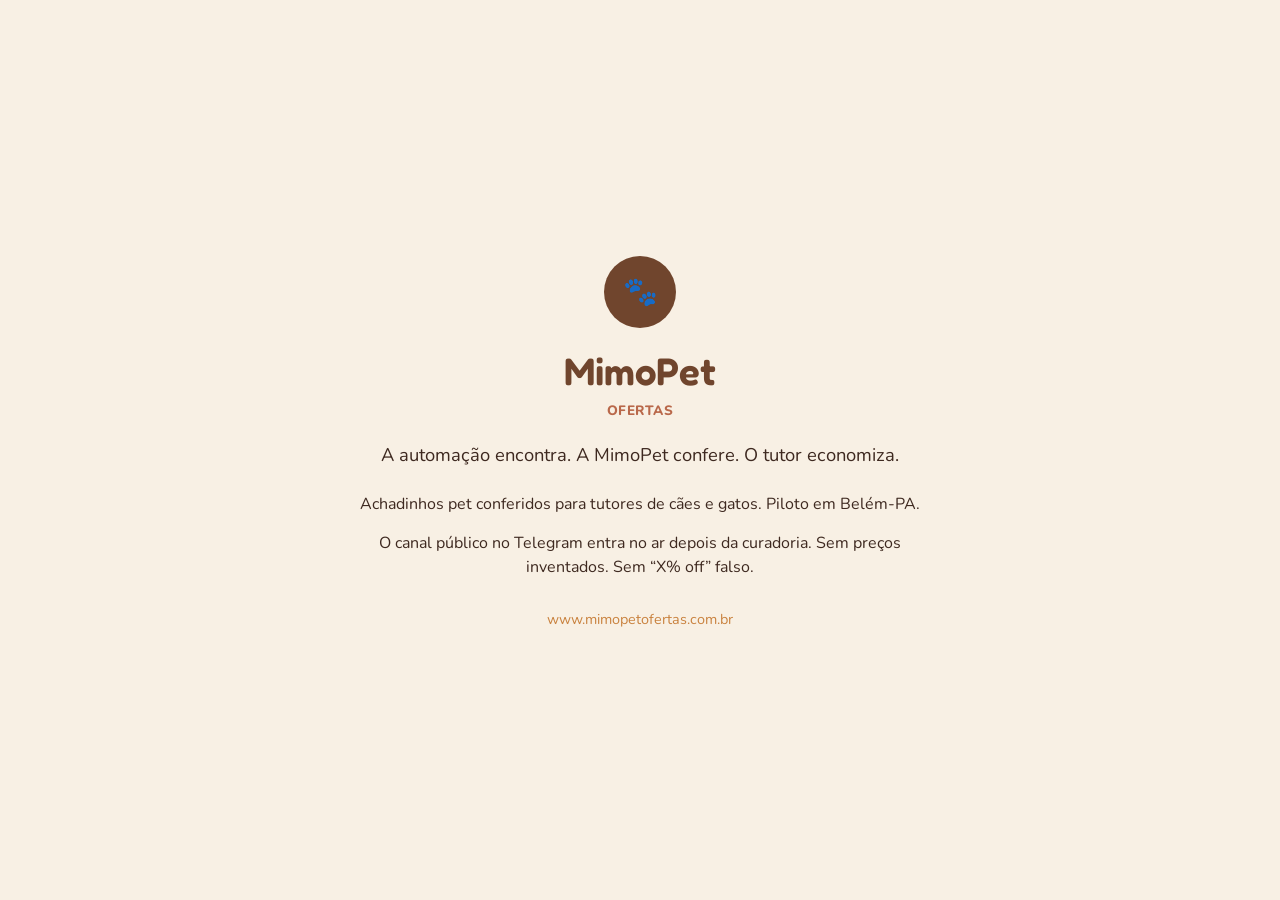
==== index.html @ 0374df08 "Publish the MimoPet Ofertas public landing on GitHub Pages. Private isolate cannot host Pages on the" ====
<!DOCTYPE html>
<html lang="pt-BR">
<head>
  <meta charset="utf-8">
  <meta name="viewport" content="width=device-width, initial-scale=1">
  <title>MimoPet Ofertas — achadinhos pet para Belém-PA</title>
  <meta name="description" content="Canal de ofertas pet conferidas. A automação encontra. A MimoPet confere. O tutor economiza. Piloto em Belém-PA.">
  <link rel="canonical" href="https://www.mimopetofertas.com.br/">
  <meta property="og:type" content="website">
  <meta property="og:locale" content="pt_BR">
  <meta property="og:title" content="MimoPet Ofertas">
  <meta property="og:description" content="Achadinhos e ofertas escolhidos com carinho para quem ama pets. Piloto Belém-PA.">
  <meta property="og:url" content="https://www.mimopetofertas.com.br/">
  <meta name="theme-color" content="#70452D">
  <link rel="preconnect" href="https://fonts.googleapis.com">
  <link rel="preconnect" href="https://fonts.gstatic.com" crossorigin>
  <link href="https://fonts.googleapis.com/css2?family=Fredoka:wght@500;600&family=Nunito:wght@400;600;800&display=swap" rel="stylesheet">
  <style>
    :root {
      --marrom: #70452D;
      --caramelo: #C9823F;
      --creme: #F8F0E4;
      --terracota: #B9684A;
      --profundo: #3E2920;
    }
    * { box-sizing: border-box; }
    body {
      margin: 0;
      min-height: 100vh;
      font-family: Nunito, system-ui, sans-serif;
      background: var(--creme);
      color: var(--profundo);
      display: flex;
      align-items: center;
      justify-content: center;
      padding: 2rem 1.25rem;
    }
    main {
      max-width: 36rem;
      text-align: center;
    }
    .mark {
      width: 4.5rem;
      height: 4.5rem;
      margin: 0 auto 1.25rem;
      border-radius: 50%;
      background: var(--marrom);
      color: var(--creme);
      display: grid;
      place-items: center;
      font-size: 1.75rem;
    }
    h1 {
      font-family: Fredoka, Nunito, sans-serif;
      font-weight: 600;
      font-size: clamp(1.75rem, 5vw, 2.4rem);
      color: var(--marrom);
      margin: 0 0 0.35rem;
    }
    .sig {
      color: var(--terracota);
      font-weight: 800;
      letter-spacing: 0.04em;
      text-transform: uppercase;
      font-size: 0.85rem;
      margin: 0 0 1.25rem;
    }
    .line {
      font-size: 1.15rem;
      line-height: 1.5;
      margin: 0 0 1.5rem;
    }
    p { margin: 0 0 0.85rem; line-height: 1.55; }
    .note {
      margin-top: 1.75rem;
      font-size: 0.9rem;
      color: var(--caramelo);
    }
  </style>
</head>
<body>
  <main>
    <div class="mark" aria-hidden="true">🐾</div>
    <h1>MimoPet</h1>
    <p class="sig">Ofertas</p>
    <p class="line">A automação encontra. A MimoPet confere. O tutor economiza.</p>
    <p>Achadinhos pet conferidos para tutores de cães e gatos. Piloto em Belém-PA.</p>
    <p>O canal público no Telegram entra no ar depois da curadoria. Sem preços inventados. Sem “X% off” falso.</p>
    <p class="note">www.mimopetofertas.com.br</p>
  </main>
</body>
</html>
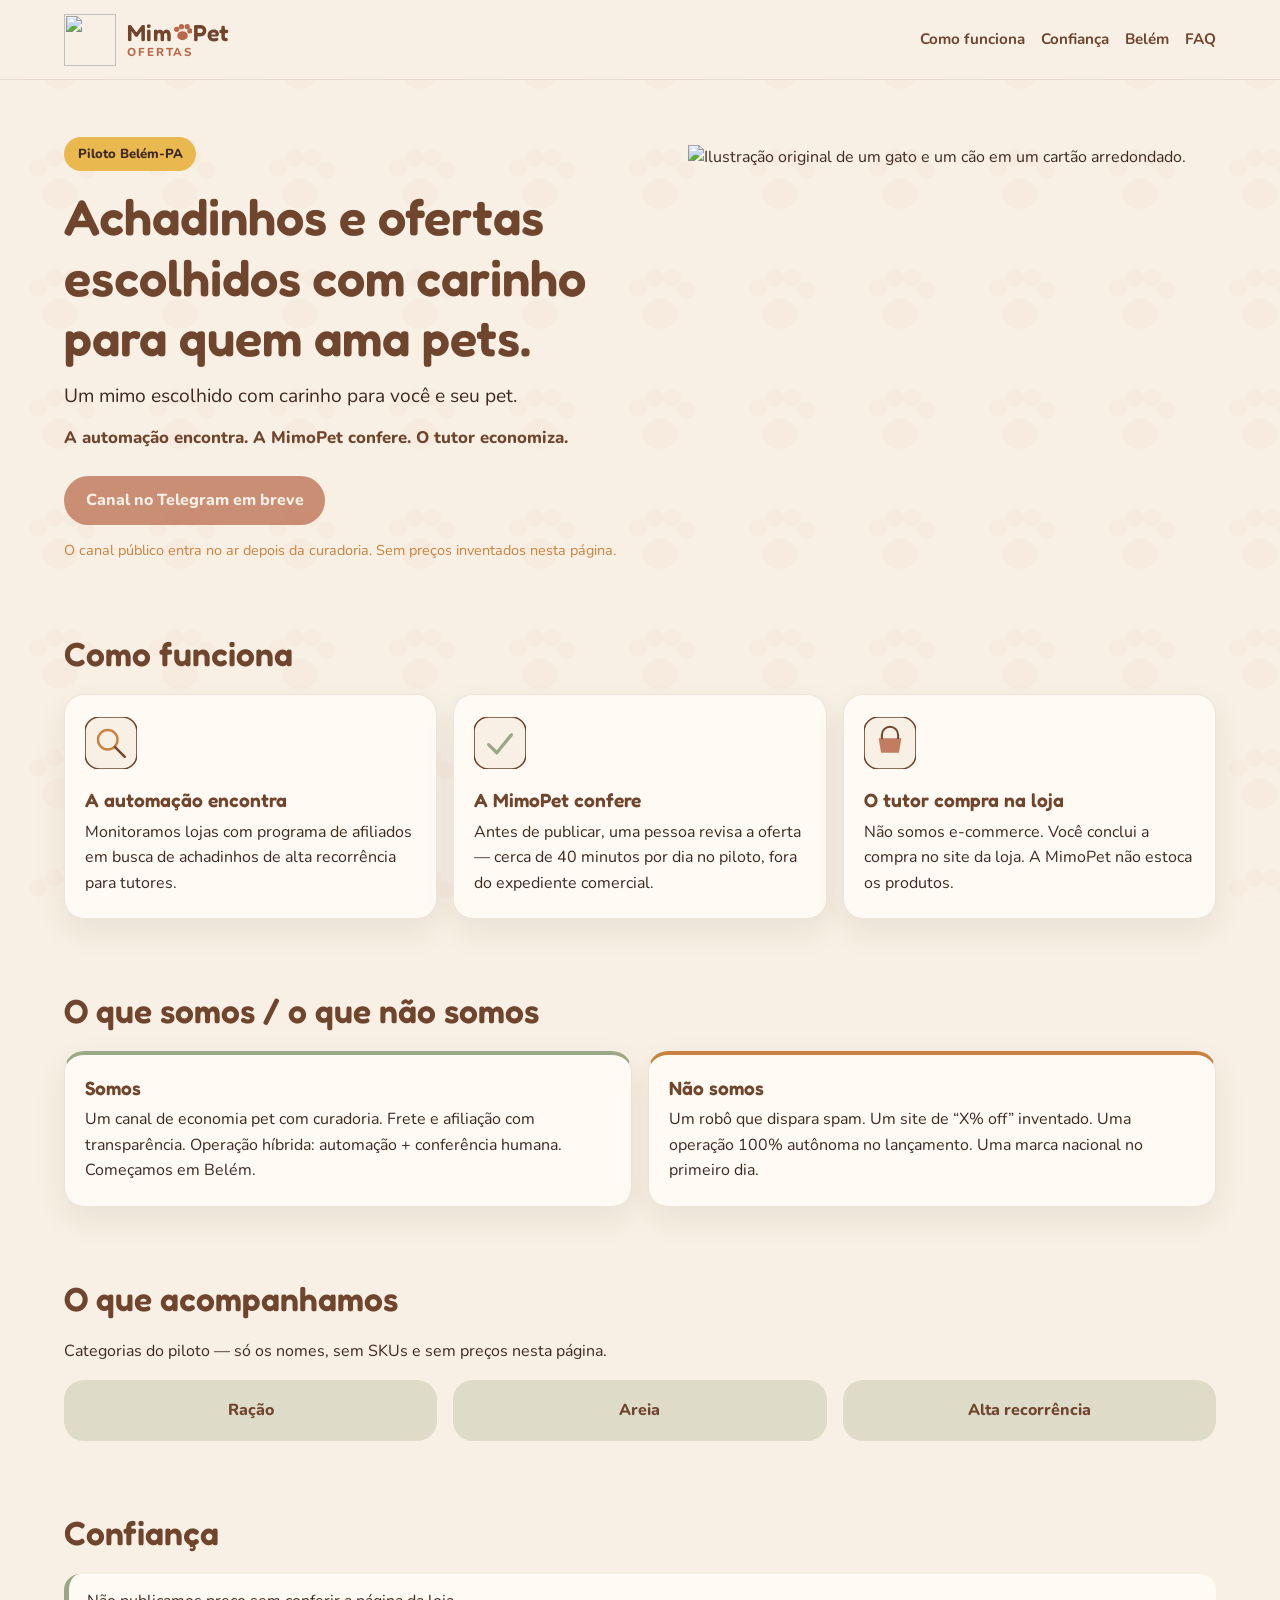
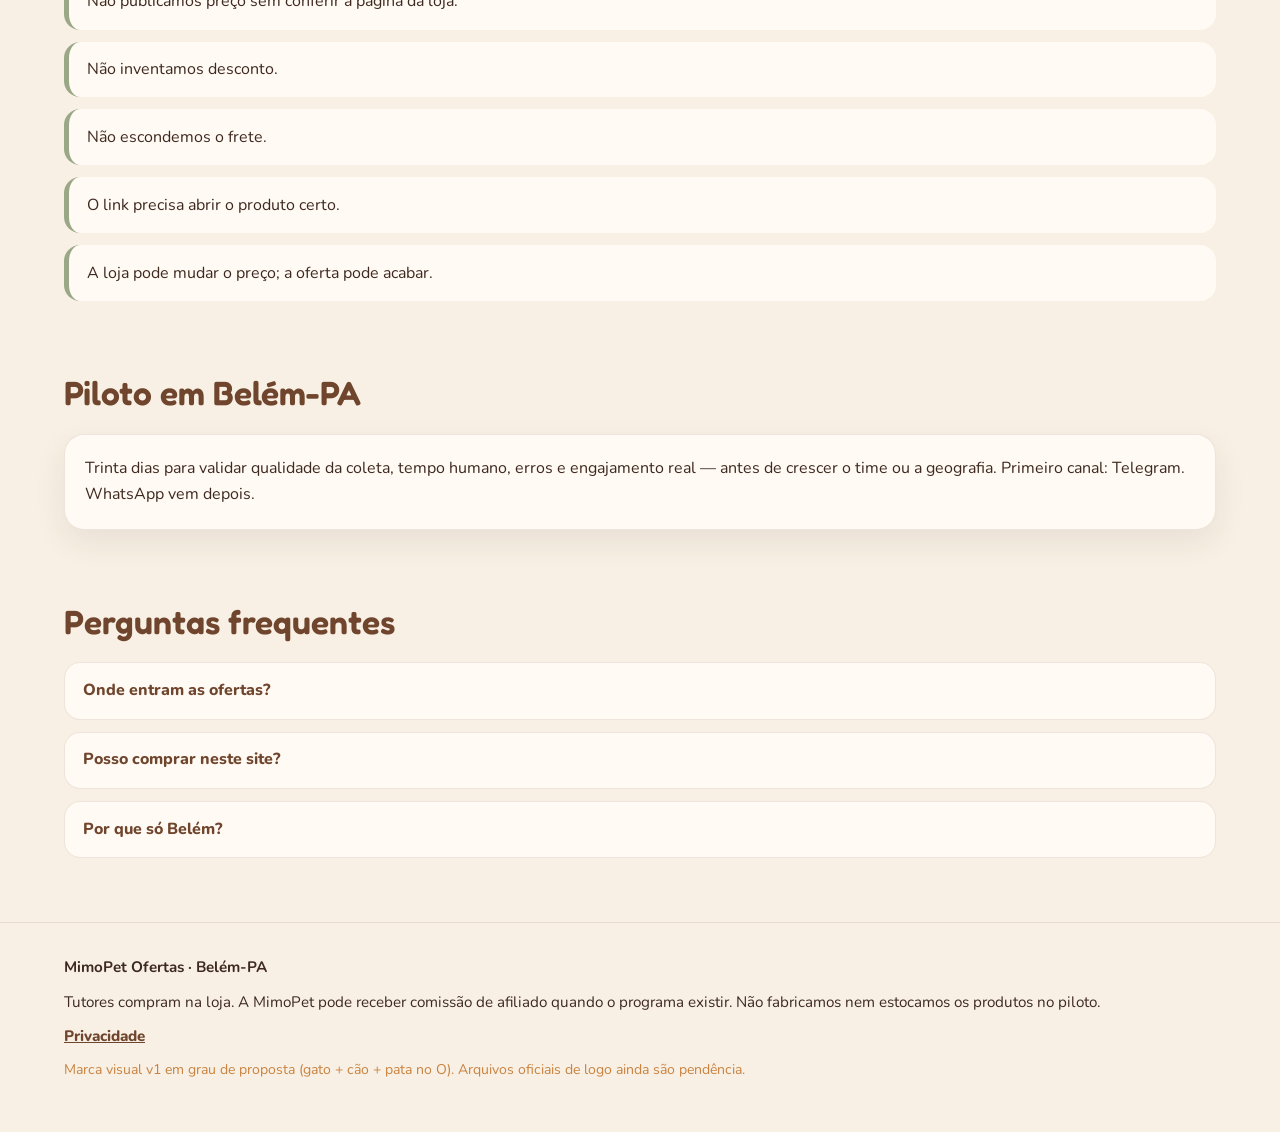
==== commit 4c6a459d: "feat: ship MimoPet brand site v1 one-pager Replace the coming-soon stub with a professional editoria" ====
--- a/index.html
+++ b/index.html
@@ -4,89 +4,146 @@
   <meta charset="utf-8">
   <meta name="viewport" content="width=device-width, initial-scale=1">
   <title>MimoPet Ofertas — achadinhos pet para Belém-PA</title>
-  <meta name="description" content="Canal de ofertas pet conferidas. A automação encontra. A MimoPet confere. O tutor economiza. Piloto em Belém-PA.">
+  <meta name="description" content="Achadinhos e ofertas escolhidos com carinho para quem ama pets. A automação encontra. A MimoPet confere. O tutor economiza. Piloto Belém-PA.">
   <link rel="canonical" href="https://www.mimopetofertas.com.br/">
+  <link rel="icon" href="/favicon.svg" type="image/svg+xml">
   <meta property="og:type" content="website">
   <meta property="og:locale" content="pt_BR">
   <meta property="og:title" content="MimoPet Ofertas">
   <meta property="og:description" content="Achadinhos e ofertas escolhidos com carinho para quem ama pets. Piloto Belém-PA.">
   <meta property="og:url" content="https://www.mimopetofertas.com.br/">
+  <meta property="og:image" content="https://www.mimopetofertas.com.br/assets/img/mark.svg">
   <meta name="theme-color" content="#70452D">
   <link rel="preconnect" href="https://fonts.googleapis.com">
   <link rel="preconnect" href="https://fonts.gstatic.com" crossorigin>
   <link href="https://fonts.googleapis.com/css2?family=Fredoka:wght@500;600&family=Nunito:wght@400;600;800&display=swap" rel="stylesheet">
-  <style>
-    :root {
-      --marrom: #70452D;
-      --caramelo: #C9823F;
-      --creme: #F8F0E4;
-      --terracota: #B9684A;
-      --profundo: #3E2920;
-    }
-    * { box-sizing: border-box; }
-    body {
-      margin: 0;
-      min-height: 100vh;
-      font-family: Nunito, system-ui, sans-serif;
-      background: var(--creme);
-      color: var(--profundo);
-      display: flex;
-      align-items: center;
-      justify-content: center;
-      padding: 2rem 1.25rem;
-    }
-    main {
-      max-width: 36rem;
-      text-align: center;
-    }
-    .mark {
-      width: 4.5rem;
-      height: 4.5rem;
-      margin: 0 auto 1.25rem;
-      border-radius: 50%;
-      background: var(--marrom);
-      color: var(--creme);
-      display: grid;
-      place-items: center;
-      font-size: 1.75rem;
-    }
-    h1 {
-      font-family: Fredoka, Nunito, sans-serif;
-      font-weight: 600;
-      font-size: clamp(1.75rem, 5vw, 2.4rem);
-      color: var(--marrom);
-      margin: 0 0 0.35rem;
-    }
-    .sig {
-      color: var(--terracota);
-      font-weight: 800;
-      letter-spacing: 0.04em;
-      text-transform: uppercase;
-      font-size: 0.85rem;
-      margin: 0 0 1.25rem;
-    }
-    .line {
-      font-size: 1.15rem;
-      line-height: 1.5;
-      margin: 0 0 1.5rem;
-    }
-    p { margin: 0 0 0.85rem; line-height: 1.55; }
-    .note {
-      margin-top: 1.75rem;
-      font-size: 0.9rem;
-      color: var(--caramelo);
-    }
-  </style>
+  <link rel="stylesheet" href="/assets/css/site.css">
 </head>
 <body>
-  <main>
-    <div class="mark" aria-hidden="true">🐾</div>
-    <h1>MimoPet</h1>
-    <p class="sig">Ofertas</p>
-    <p class="line">A automação encontra. A MimoPet confere. O tutor economiza.</p>
-    <p>Achadinhos pet conferidos para tutores de cães e gatos. Piloto em Belém-PA.</p>
-    <p>O canal público no Telegram entra no ar depois da curadoria. Sem preços inventados. Sem “X% off” falso.</p>
-    <p class="note">www.mimopetofertas.com.br</p>
+  <div class="paw-watermark" aria-hidden="true"></div>
+  <a class="skip" href="#conteudo">Ir para o conteúdo</a>
+  <header class="site-header">
+    <div class="wrap header-inner">
+      <a class="lockup" href="/">
+        <img src="/assets/img/mark.svg" width="52" height="52" alt="">
+        <span class="wordmark">
+          <span class="wordmark-row">Mim<img class="paw-o" src="/assets/img/paw-o.svg" width="18" height="18" alt="">Pet</span>
+          <span class="sig">Ofertas</span>
+        </span>
+      </a>
+      <nav class="nav" aria-label="Seções">
+        <a href="#como-funciona">Como funciona</a>
+        <a href="#confianca">Confiança</a>
+        <a href="#belem">Belém</a>
+        <a href="#faq">FAQ</a>
+      </nav>
+    </div>
+  </header>
+
+  <main id="conteudo">
+    <section class="wrap hero" aria-labelledby="hero-title">
+      <div>
+        <p class="seal">Piloto Belém-PA</p>
+        <h1 id="hero-title">Achadinhos e ofertas escolhidos com carinho para quem ama pets.</h1>
+        <p class="lead">Um mimo escolhido com carinho para você e seu pet.</p>
+        <p class="operating">A automação encontra. A MimoPet confere. O tutor economiza.</p>
+        <div class="cta-row">
+          <span class="cta" role="button" aria-disabled="true">Canal no Telegram em breve</span>
+          <p class="cta-note">O canal público entra no ar depois da curadoria. Sem preços inventados nesta página.</p>
+        </div>
+      </div>
+      <div class="hero-art">
+        <img src="/assets/img/hero.svg" width="640" height="480" alt="Ilustração original de um gato e um cão em um cartão arredondado.">
+      </div>
+    </section>
+
+    <section class="wrap section" id="como-funciona" aria-labelledby="como-title">
+      <h2 id="como-title">Como funciona</h2>
+      <div class="grid-3">
+        <article class="card">
+          <img src="/assets/img/icon-find.svg" alt="">
+          <h3>A automação encontra</h3>
+          <p>Monitoramos lojas com programa de afiliados em busca de achadinhos de alta recorrência para tutores.</p>
+        </article>
+        <article class="card">
+          <img src="/assets/img/icon-check.svg" alt="">
+          <h3>A MimoPet confere</h3>
+          <p>Antes de publicar, uma pessoa revisa a oferta — cerca de 40 minutos por dia no piloto, fora do expediente comercial.</p>
+        </article>
+        <article class="card">
+          <img src="/assets/img/icon-shop.svg" alt="">
+          <h3>O tutor compra na loja</h3>
+          <p>Não somos e-commerce. Você conclui a compra no site da loja. A MimoPet não estoca os produtos.</p>
+        </article>
+      </div>
+    </section>
+
+    <section class="wrap section" id="somos" aria-labelledby="somos-title">
+      <h2 id="somos-title">O que somos / o que não somos</h2>
+      <div class="grid-2">
+        <article class="card we-are">
+          <h3>Somos</h3>
+          <p>Um canal de economia pet com curadoria. Frete e afiliação com transparência. Operação híbrida: automação + conferência humana. Começamos em Belém.</p>
+        </article>
+        <article class="card we-are-not">
+          <h3>Não somos</h3>
+          <p>Um robô que dispara spam. Um site de “X% off” inventado. Uma operação 100% autônoma no lançamento. Uma marca nacional no primeiro dia.</p>
+        </article>
+      </div>
+    </section>
+
+    <section class="wrap section" id="acompanhamos" aria-labelledby="cat-title">
+      <h2 id="cat-title">O que acompanhamos</h2>
+      <p>Categorias do piloto — só os nomes, sem SKUs e sem preços nesta página.</p>
+      <div class="chips">
+        <div class="chip">Ração</div>
+        <div class="chip">Areia</div>
+        <div class="chip">Alta recorrência</div>
+      </div>
+    </section>
+
+    <section class="wrap section" id="confianca" aria-labelledby="trust-title">
+      <h2 id="trust-title">Confiança</h2>
+      <ul class="trust-list">
+        <li>Não publicamos preço sem conferir a página da loja.</li>
+        <li>Não inventamos desconto.</li>
+        <li>Não escondemos o frete.</li>
+        <li>O link precisa abrir o produto certo.</li>
+        <li>A loja pode mudar o preço; a oferta pode acabar.</li>
+      </ul>
+    </section>
+
+    <section class="wrap section" id="belem" aria-labelledby="belem-title">
+      <h2 id="belem-title">Piloto em Belém-PA</h2>
+      <article class="card">
+        <p>Trinta dias para validar qualidade da coleta, tempo humano, erros e engajamento real — antes de crescer o time ou a geografia. Primeiro canal: Telegram. WhatsApp vem depois.</p>
+      </article>
+    </section>
+
+    <section class="wrap section faq" id="faq" aria-labelledby="faq-title">
+      <h2 id="faq-title">Perguntas frequentes</h2>
+      <details>
+        <summary>Onde entram as ofertas?</summary>
+        <p>No Telegram, quando o canal público estiver pronto. Enquanto isso, o botão acima permanece desativado. WhatsApp é o canal seguinte, não o primeiro.</p>
+      </details>
+      <details>
+        <summary>Posso comprar neste site?</summary>
+        <p>Não. Este site apresenta a marca. A compra acontece na loja. Não há vitrine, carrinho nem preços aqui.</p>
+      </details>
+      <details>
+        <summary>Por que só Belém?</summary>
+        <p>O piloto começa na cidade para aprender com um volume controlado. Não afirmamos cobertura nacional.</p>
+      </details>
+    </section>
   </main>
+
+  <footer class="site-footer">
+    <div class="wrap">
+      <p><strong>MimoPet Ofertas · Belém-PA</strong></p>
+      <p>Tutores compram na loja. A MimoPet pode receber comissão de afiliado quando o programa existir. Não fabricamos nem estocamos os produtos no piloto.</p>
+      <p><a href="/privacidade.html">Privacidade</a></p>
+      <p class="tiny">Marca visual v1 em grau de proposta (gato + cão + pata no O). Arquivos oficiais de logo ainda são pendência.</p>
+    </div>
+  </footer>
 </body>
 </html>
--- a/assets/css/site.css
+++ b/assets/css/site.css
@@ -0,0 +1,397 @@
+:root {
+  --creme: #f8f0e4;
+  --marrom: #70452d;
+  --profundo: #3e2920;
+  --terracota: #b9684a;
+  --caramelo: #c9823f;
+  --salvia: #9ba887;
+  --mimo: #e9b84f;
+  --pessego: #e8a48f;
+  --card: #fffaf3;
+  --radius: 1.25rem;
+  --max: 72rem;
+  --shadow: 0 12px 32px rgba(62, 41, 32, 0.08);
+}
+
+*,
+*::before,
+*::after {
+  box-sizing: border-box;
+}
+
+html {
+  scroll-behavior: smooth;
+}
+
+body {
+  margin: 0;
+  font-family: Nunito, system-ui, sans-serif;
+  color: var(--profundo);
+  background: var(--creme);
+  line-height: 1.6;
+  min-height: 100vh;
+}
+
+.paw-watermark {
+  position: fixed;
+  inset: 0;
+  pointer-events: none;
+  z-index: 0;
+  opacity: 0.05;
+  background-image: url("../img/paw-tile.svg");
+  background-size: 7.5rem 7.5rem;
+}
+
+.skip {
+  position: absolute;
+  left: 0.75rem;
+  top: -3rem;
+  z-index: 20;
+  background: var(--marrom);
+  color: var(--creme);
+  padding: 0.65rem 1rem;
+  border-radius: 0.75rem;
+}
+
+.skip:focus {
+  top: 0.75rem;
+}
+
+.wrap {
+  position: relative;
+  z-index: 1;
+  width: min(100% - 2rem, var(--max));
+  margin-inline: auto;
+}
+
+.site-header {
+  position: sticky;
+  top: 0;
+  z-index: 10;
+  background: rgba(248, 240, 228, 0.92);
+  backdrop-filter: blur(10px);
+  border-bottom: 1px solid rgba(112, 69, 45, 0.12);
+}
+
+.header-inner {
+  display: flex;
+  align-items: center;
+  justify-content: space-between;
+  gap: 1rem;
+  padding: 0.85rem 0;
+}
+
+.lockup {
+  display: flex;
+  align-items: center;
+  gap: 0.7rem;
+  text-decoration: none;
+  color: inherit;
+  min-height: 44px;
+}
+
+.lockup img {
+  width: 3.25rem;
+  height: 3.25rem;
+}
+
+.wordmark {
+  display: flex;
+  flex-direction: column;
+  line-height: 1;
+}
+
+.wordmark-row {
+  display: flex;
+  align-items: center;
+  font-family: Fredoka, Nunito, sans-serif;
+  font-weight: 600;
+  font-size: 1.45rem;
+  color: var(--marrom);
+  letter-spacing: 0.01em;
+}
+
+.wordmark-row .paw-o {
+  width: 1.15rem;
+  height: 1.15rem;
+  margin: 0 0.08rem;
+}
+
+.sig {
+  margin-top: 0.18rem;
+  font-size: 0.72rem;
+  font-weight: 800;
+  letter-spacing: 0.16em;
+  text-transform: uppercase;
+  color: var(--terracota);
+}
+
+.nav {
+  display: flex;
+  flex-wrap: wrap;
+  gap: 0.35rem 1rem;
+  justify-content: flex-end;
+}
+
+.nav a {
+  color: var(--marrom);
+  text-decoration: none;
+  font-weight: 700;
+  font-size: 0.95rem;
+  min-height: 44px;
+  display: inline-flex;
+  align-items: center;
+}
+
+.nav a:hover,
+.nav a:focus-visible {
+  color: var(--terracota);
+}
+
+.hero {
+  display: grid;
+  grid-template-columns: 1.05fr 0.95fr;
+  gap: 2.5rem;
+  align-items: center;
+  padding: 2.75rem 0 3.25rem;
+}
+
+.seal {
+  display: inline-flex;
+  align-items: center;
+  gap: 0.4rem;
+  background: var(--mimo);
+  color: var(--profundo);
+  font-weight: 800;
+  font-size: 0.82rem;
+  padding: 0.4rem 0.85rem;
+  border-radius: 999px;
+  margin-bottom: 1rem;
+}
+
+h1,
+h2,
+h3 {
+  font-family: Fredoka, Nunito, sans-serif;
+  font-weight: 600;
+  color: var(--marrom);
+  line-height: 1.2;
+}
+
+h1 {
+  font-size: clamp(2rem, 4.2vw, 3.15rem);
+  margin: 0 0 0.75rem;
+}
+
+.lead {
+  font-size: 1.2rem;
+  margin: 0 0 0.85rem;
+}
+
+.operating {
+  font-weight: 800;
+  font-size: 1.05rem;
+  color: var(--marrom);
+  margin: 0 0 1.5rem;
+}
+
+.cta-row {
+  display: flex;
+  flex-wrap: wrap;
+  gap: 0.85rem;
+  align-items: center;
+}
+
+.cta {
+  display: inline-flex;
+  align-items: center;
+  justify-content: center;
+  min-height: 48px;
+  padding: 0.75rem 1.35rem;
+  border-radius: 999px;
+  background: var(--terracota);
+  color: var(--creme);
+  font-weight: 800;
+  border: 0;
+  opacity: 0.72;
+  cursor: not-allowed;
+  font-family: inherit;
+  font-size: 1rem;
+}
+
+.cta[aria-disabled="true"] {
+  pointer-events: none;
+}
+
+.cta-note {
+  font-size: 0.9rem;
+  color: var(--caramelo);
+  margin: 0;
+}
+
+.hero-art {
+  position: relative;
+}
+
+.hero-art img {
+  width: 100%;
+  height: auto;
+  display: block;
+}
+
+.section {
+  padding: 1.25rem 0 3.25rem;
+}
+
+.section h2 {
+  font-size: clamp(1.55rem, 3vw, 2.1rem);
+  margin: 0 0 1.25rem;
+}
+
+.grid-3,
+.grid-2,
+.chips {
+  display: grid;
+  gap: 1rem;
+}
+
+.grid-3 {
+  grid-template-columns: repeat(3, 1fr);
+}
+
+.grid-2 {
+  grid-template-columns: 1fr 1fr;
+}
+
+.card {
+  background: var(--card);
+  border: 1px solid rgba(112, 69, 45, 0.12);
+  border-radius: var(--radius);
+  padding: 1.35rem 1.25rem;
+  box-shadow: var(--shadow);
+}
+
+.card img {
+  width: 3.25rem;
+  height: 3.25rem;
+  margin-bottom: 0.75rem;
+}
+
+.card h3 {
+  margin: 0 0 0.45rem;
+  font-size: 1.2rem;
+}
+
+.card p {
+  margin: 0;
+}
+
+.we-are {
+  border-top: 4px solid var(--salvia);
+}
+
+.we-are-not {
+  border-top: 4px solid var(--caramelo);
+}
+
+.chips {
+  grid-template-columns: repeat(3, 1fr);
+}
+
+.chip {
+  background: rgba(155, 168, 135, 0.28);
+  border-radius: var(--radius);
+  padding: 1.1rem 1.15rem;
+  font-weight: 800;
+  color: var(--marrom);
+  text-align: center;
+  min-height: 44px;
+  display: grid;
+  place-items: center;
+}
+
+.trust-list {
+  list-style: none;
+  padding: 0;
+  margin: 0;
+  display: grid;
+  gap: 0.75rem;
+}
+
+.trust-list li {
+  background: var(--card);
+  border-radius: 1rem;
+  padding: 0.95rem 1.1rem;
+  border-left: 5px solid var(--salvia);
+}
+
+.faq details {
+  background: var(--card);
+  border-radius: 1rem;
+  padding: 0.35rem 1.1rem;
+  margin-bottom: 0.75rem;
+  border: 1px solid rgba(112, 69, 45, 0.12);
+}
+
+.faq summary {
+  cursor: pointer;
+  font-weight: 800;
+  color: var(--marrom);
+  min-height: 44px;
+  display: flex;
+  align-items: center;
+}
+
+.faq p {
+  margin: 0 0 1rem;
+}
+
+.page-main {
+  padding: 2.25rem 0 3.5rem;
+}
+
+.page-main h1 {
+  margin-bottom: 1rem;
+}
+
+.page-main p {
+  max-width: 42rem;
+}
+
+.site-footer {
+  border-top: 1px solid rgba(112, 69, 45, 0.12);
+  padding: 2rem 0 2.5rem;
+  font-size: 0.95rem;
+}
+
+.site-footer p {
+  margin: 0 0 0.65rem;
+}
+
+.site-footer a {
+  color: var(--marrom);
+  font-weight: 800;
+}
+
+.tiny {
+  color: var(--caramelo);
+  font-size: 0.88rem;
+}
+
+@media (max-width: 860px) {
+  .hero,
+  .grid-3,
+  .grid-2,
+  .chips {
+    grid-template-columns: 1fr;
+  }
+
+  .header-inner {
+    flex-direction: column;
+    align-items: flex-start;
+  }
+
+  .nav {
+    justify-content: flex-start;
+  }
+}
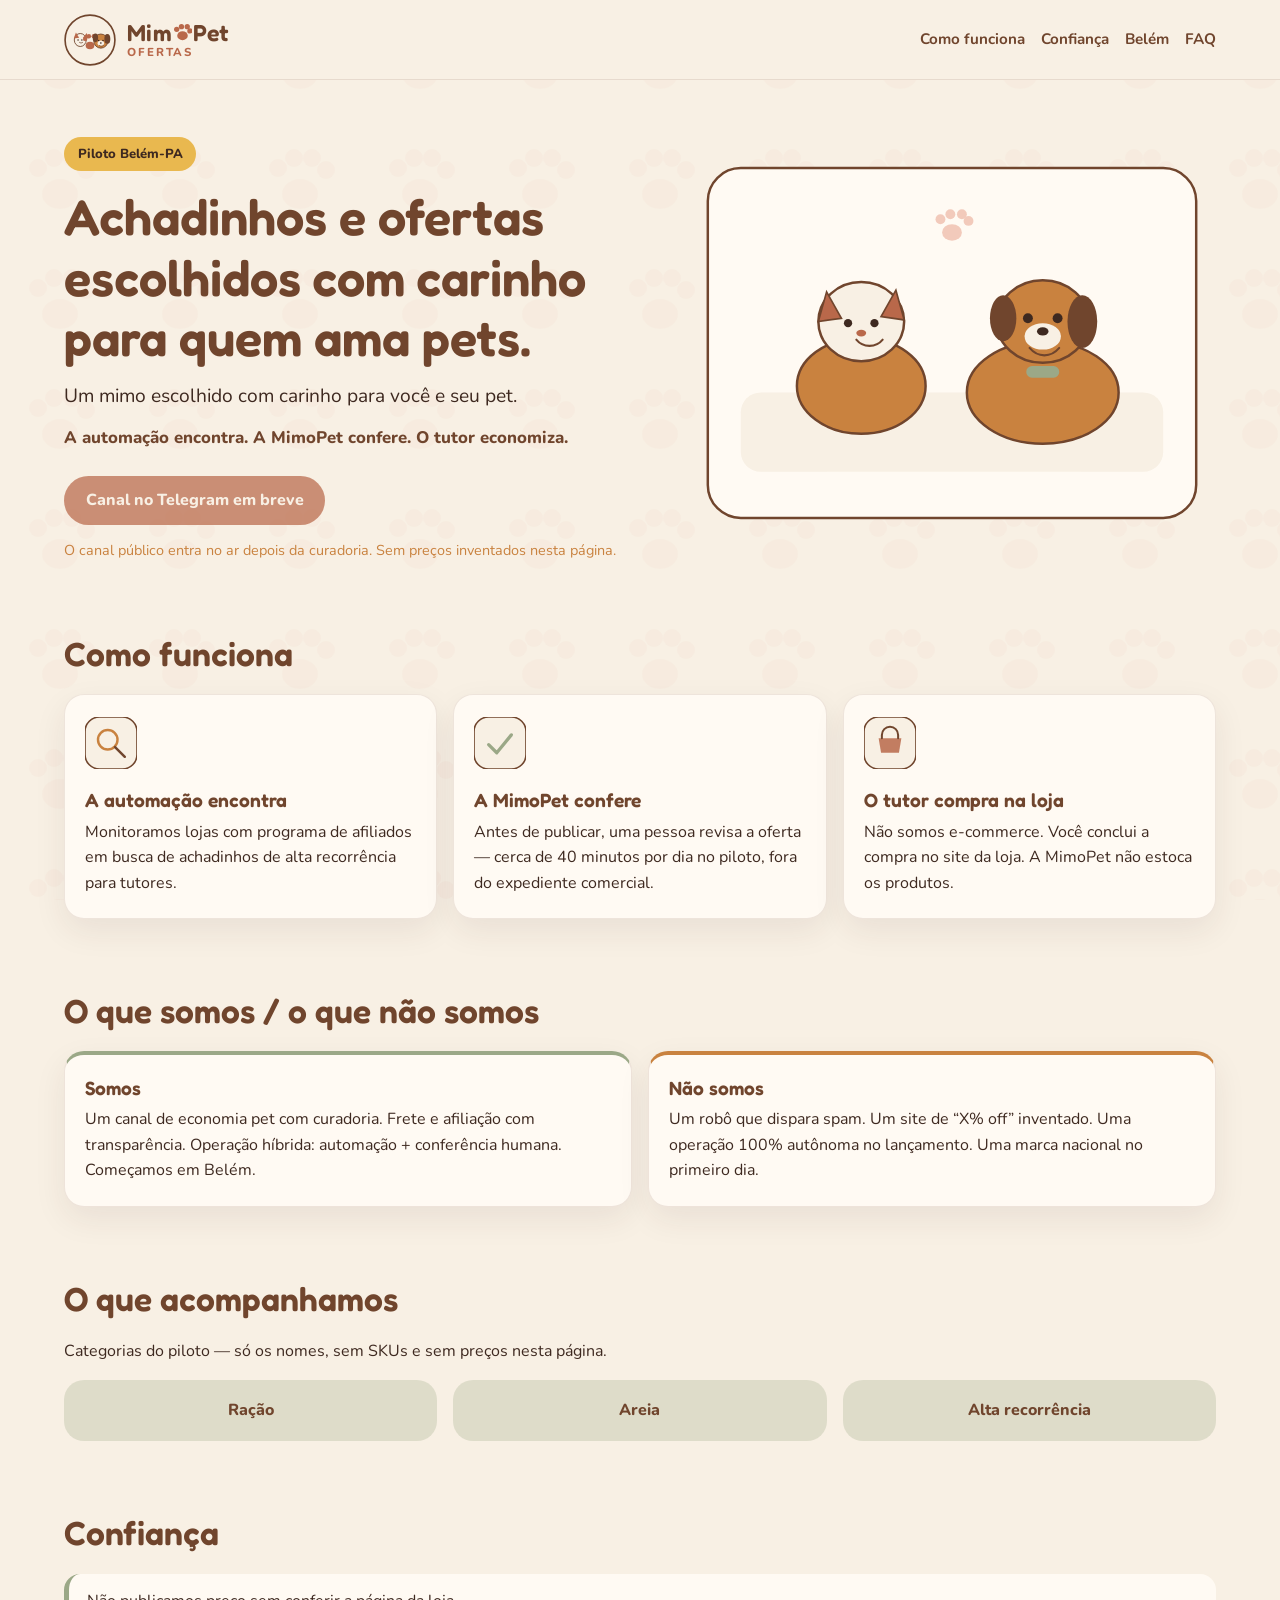
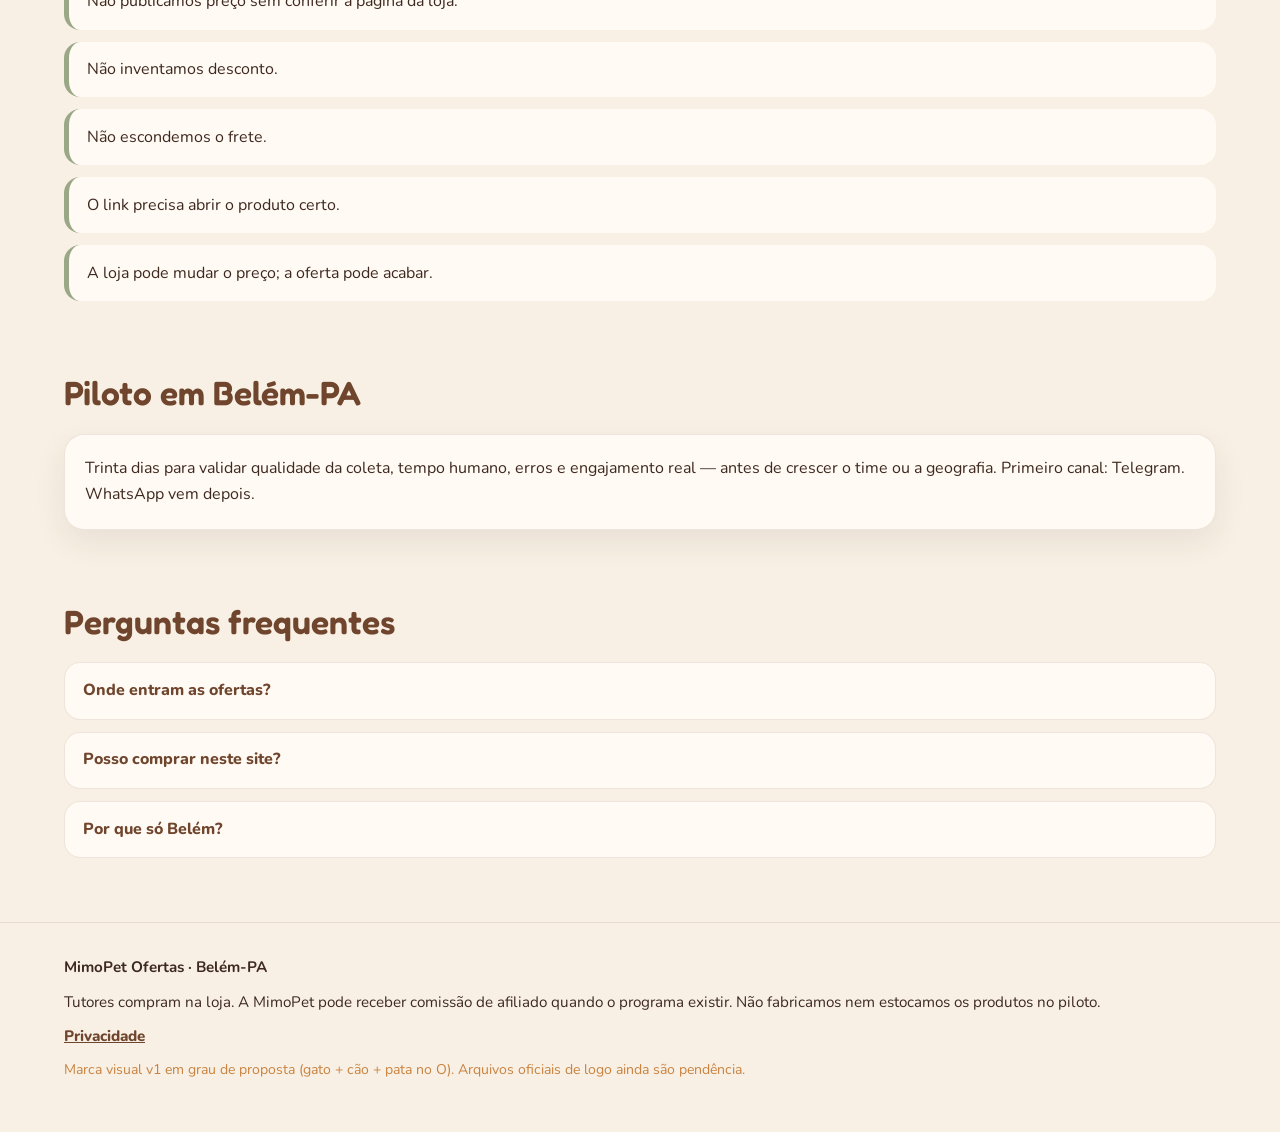
==== commit 72ee2972: "feat: add WhatsApp Open Graph PNG and SEO share tags SVG marks do not render in WhatsApp previews. S" ====
--- a/index.html
+++ b/index.html
@@ -5,29 +5,43 @@
   <meta name="viewport" content="width=device-width, initial-scale=1">
   <title>MimoPet Ofertas — achadinhos pet para Belém-PA</title>
   <meta name="description" content="Achadinhos e ofertas escolhidos com carinho para quem ama pets. A automação encontra. A MimoPet confere. O tutor economiza. Piloto Belém-PA.">
+  <meta name="robots" content="index,follow">
   <link rel="canonical" href="https://www.mimopetofertas.com.br/">
-  <link rel="icon" href="/favicon.svg" type="image/svg+xml">
+  <link rel="icon" href="favicon.svg" type="image/svg+xml">
+  <link rel="apple-touch-icon" href="apple-touch-icon.png">
   <meta property="og:type" content="website">
   <meta property="og:locale" content="pt_BR">
-  <meta property="og:title" content="MimoPet Ofertas">
-  <meta property="og:description" content="Achadinhos e ofertas escolhidos com carinho para quem ama pets. Piloto Belém-PA.">
-  <meta property="og:url" content="https://www.mimopetofertas.com.br/">
-  <meta property="og:image" content="https://www.mimopetofertas.com.br/assets/img/mark.svg">
+  <meta property="og:site_name" content="MimoPet Ofertas">
+  <meta property="og:title" content="MimoPet Ofertas — achadinhos pet em Belém-PA">
+  <meta property="og:description" content="Achadinhos e ofertas escolhidos com carinho para quem ama pets. A automação encontra. A MimoPet confere. O tutor economiza.">
+  <meta property="og:url" content="http://www.mimopetofertas.com.br/">
+  <meta property="og:image" content="http://www.mimopetofertas.com.br/assets/img/og-cover.png">
+  <meta property="og:image:type" content="image/png">
+  <meta property="og:image:width" content="1200">
+  <meta property="og:image:height" content="630">
+  <meta property="og:image:alt" content="MimoPet Ofertas — achadinhos pet escolhidos com carinho. Piloto Belém-PA.">
+  <meta name="twitter:card" content="summary_large_image">
+  <meta name="twitter:title" content="MimoPet Ofertas — achadinhos pet em Belém-PA">
+  <meta name="twitter:description" content="Achadinhos e ofertas escolhidos com carinho para quem ama pets. Piloto Belém-PA.">
+  <meta name="twitter:image" content="http://www.mimopetofertas.com.br/assets/img/og-cover.png">
   <meta name="theme-color" content="#70452D">
+  <script type="application/ld+json">
+  {"@context":"https://schema.org","@type":"Organization","name":"MimoPet Ofertas","url":"https://www.mimopetofertas.com.br/","logo":"http://www.mimopetofertas.com.br/assets/img/og-square.png","description":"Achadinhos e ofertas escolhidos com carinho para quem ama pets.","areaServed":{"@type":"City","name":"Belém","containedInPlace":{"@type":"State","name":"Pará"}}}
+  </script>
   <link rel="preconnect" href="https://fonts.googleapis.com">
   <link rel="preconnect" href="https://fonts.gstatic.com" crossorigin>
   <link href="https://fonts.googleapis.com/css2?family=Fredoka:wght@500;600&family=Nunito:wght@400;600;800&display=swap" rel="stylesheet">
-  <link rel="stylesheet" href="/assets/css/site.css">
+  <link rel="stylesheet" href="assets/css/site.css">
 </head>
 <body>
   <div class="paw-watermark" aria-hidden="true"></div>
   <a class="skip" href="#conteudo">Ir para o conteúdo</a>
   <header class="site-header">
     <div class="wrap header-inner">
-      <a class="lockup" href="/">
-        <img src="/assets/img/mark.svg" width="52" height="52" alt="">
+      <a class="lockup" href="index.html">
+        <img src="assets/img/mark.svg" width="52" height="52" alt="">
         <span class="wordmark">
-          <span class="wordmark-row">Mim<img class="paw-o" src="/assets/img/paw-o.svg" width="18" height="18" alt="">Pet</span>
+          <span class="wordmark-row">Mim<img class="paw-o" src="assets/img/paw-o.svg" width="18" height="18" alt="">Pet</span>
           <span class="sig">Ofertas</span>
         </span>
       </a>
@@ -53,7 +67,7 @@
         </div>
       </div>
       <div class="hero-art">
-        <img src="/assets/img/hero.svg" width="640" height="480" alt="Ilustração original de um gato e um cão em um cartão arredondado.">
+        <img src="assets/img/hero.svg" width="640" height="480" alt="Ilustração original de um gato e um cão em um cartão arredondado.">
       </div>
     </section>
 
@@ -61,17 +75,17 @@
       <h2 id="como-title">Como funciona</h2>
       <div class="grid-3">
         <article class="card">
-          <img src="/assets/img/icon-find.svg" alt="">
+          <img src="assets/img/icon-find.svg" alt="">
           <h3>A automação encontra</h3>
           <p>Monitoramos lojas com programa de afiliados em busca de achadinhos de alta recorrência para tutores.</p>
         </article>
         <article class="card">
-          <img src="/assets/img/icon-check.svg" alt="">
+          <img src="assets/img/icon-check.svg" alt="">
           <h3>A MimoPet confere</h3>
           <p>Antes de publicar, uma pessoa revisa a oferta — cerca de 40 minutos por dia no piloto, fora do expediente comercial.</p>
         </article>
         <article class="card">
-          <img src="/assets/img/icon-shop.svg" alt="">
+          <img src="assets/img/icon-shop.svg" alt="">
           <h3>O tutor compra na loja</h3>
           <p>Não somos e-commerce. Você conclui a compra no site da loja. A MimoPet não estoca os produtos.</p>
         </article>
@@ -141,7 +155,7 @@
     <div class="wrap">
       <p><strong>MimoPet Ofertas · Belém-PA</strong></p>
       <p>Tutores compram na loja. A MimoPet pode receber comissão de afiliado quando o programa existir. Não fabricamos nem estocamos os produtos no piloto.</p>
-      <p><a href="/privacidade.html">Privacidade</a></p>
+      <p><a href="privacidade.html">Privacidade</a></p>
       <p class="tiny">Marca visual v1 em grau de proposta (gato + cão + pata no O). Arquivos oficiais de logo ainda são pendência.</p>
     </div>
   </footer>
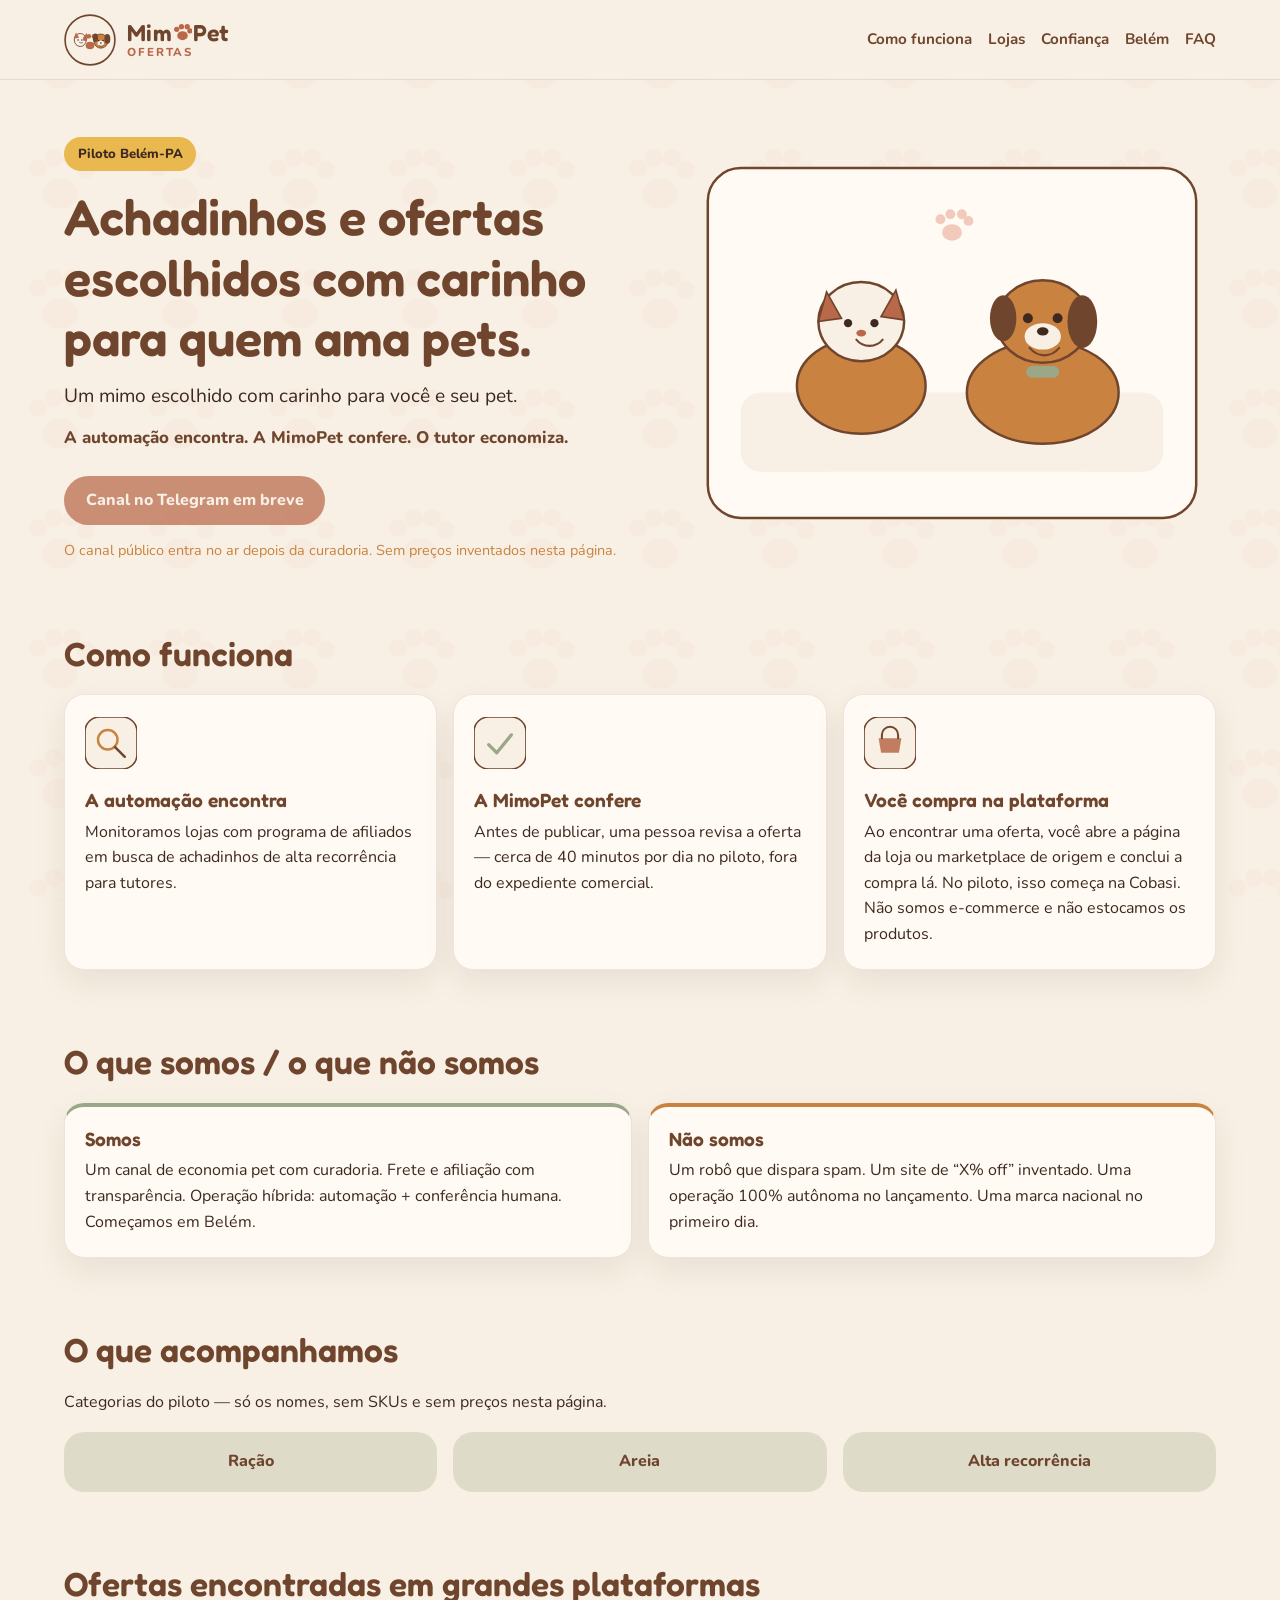
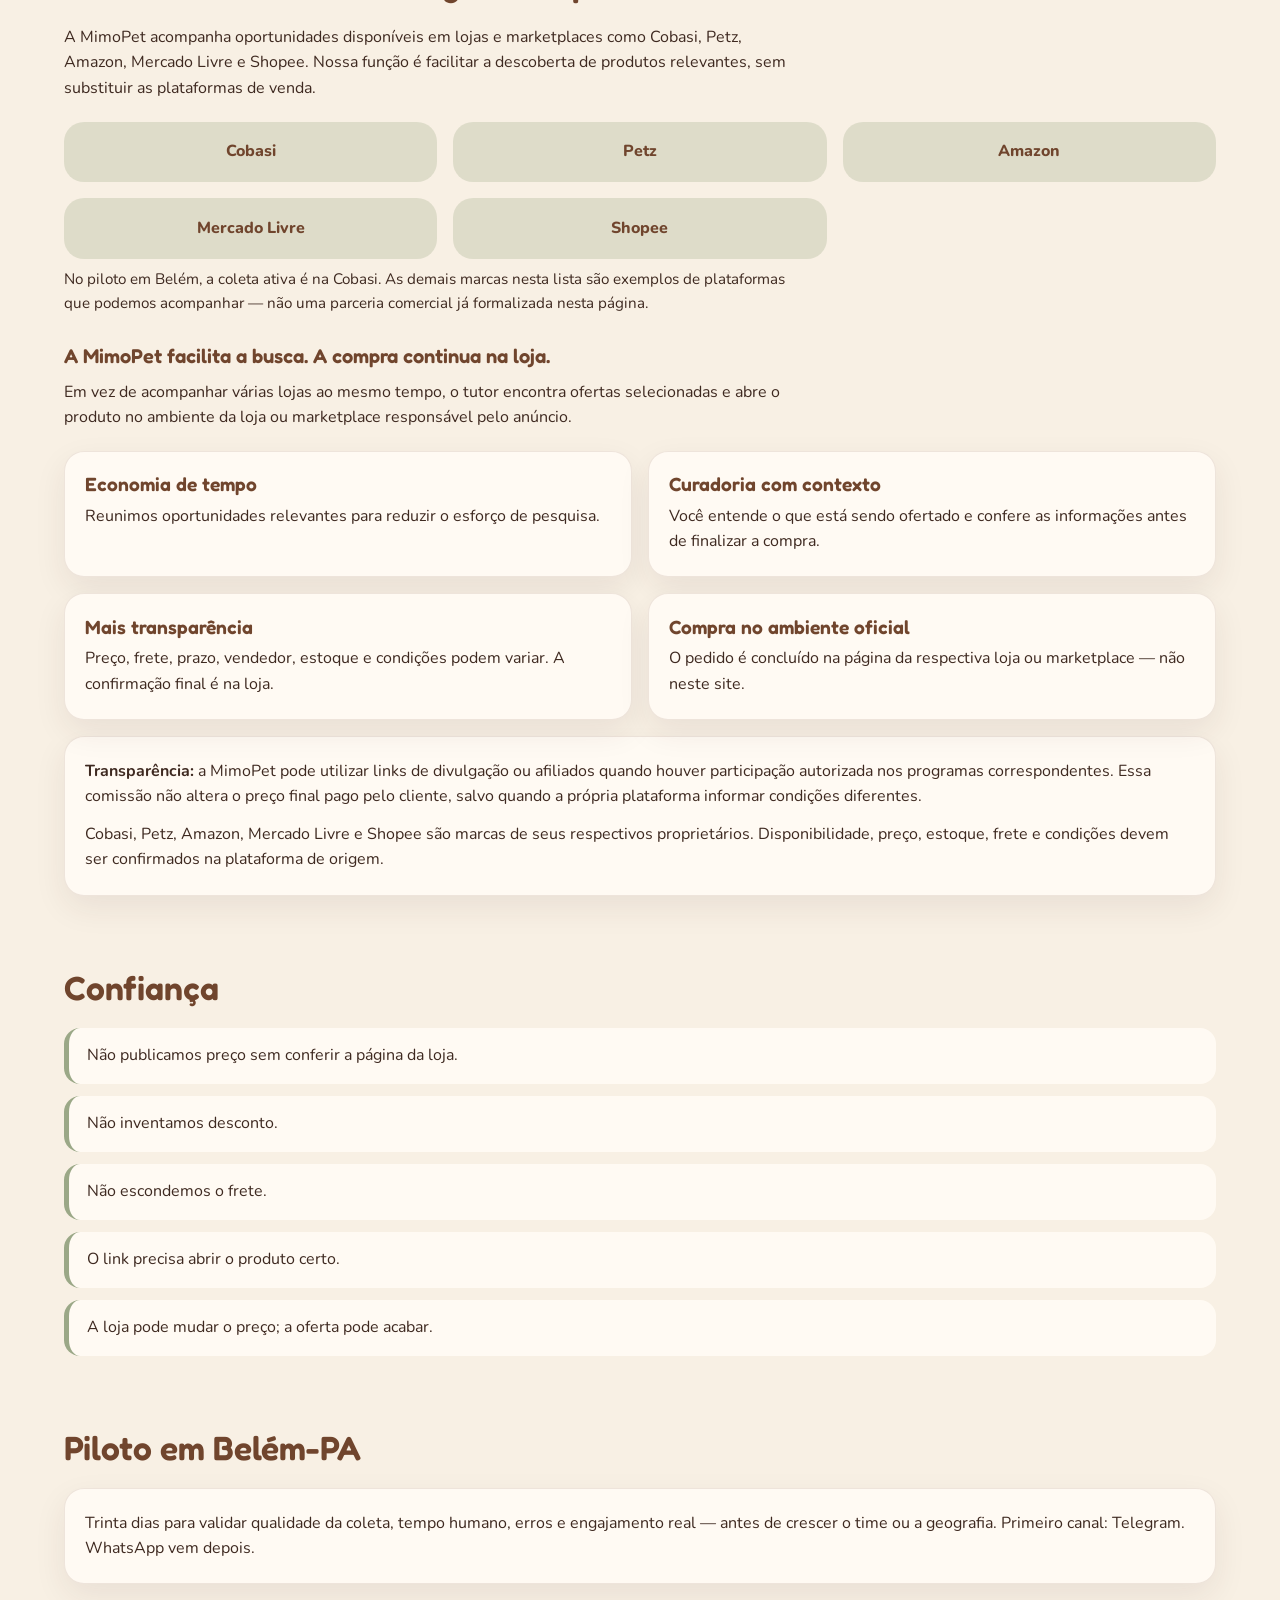
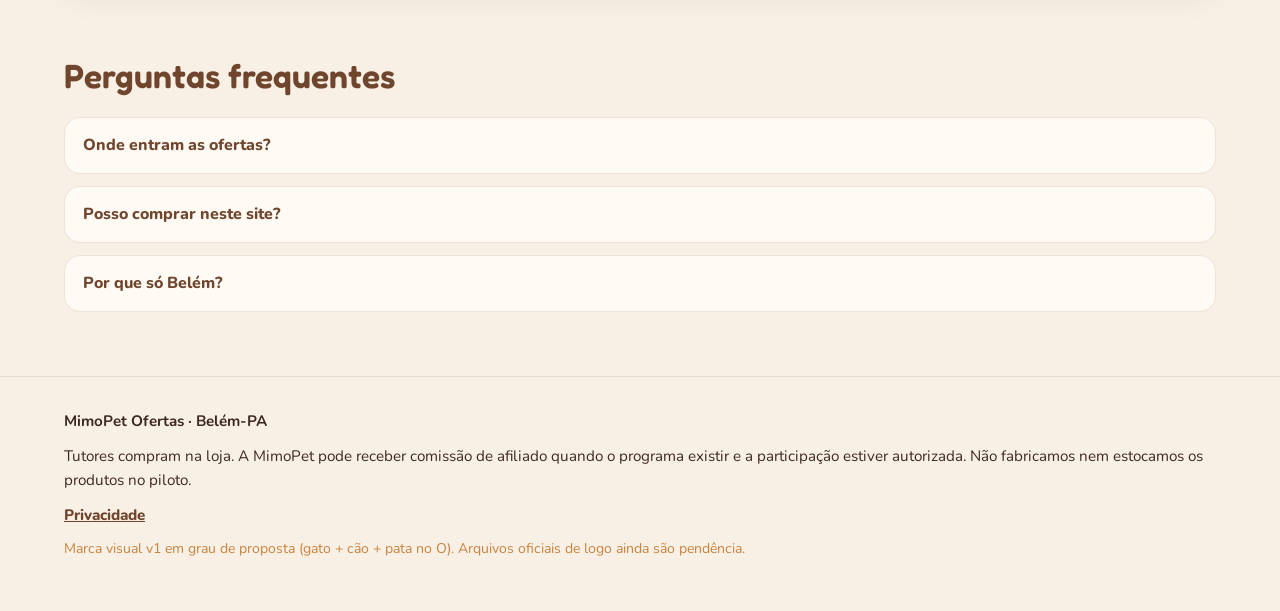
==== commit 335a901c: "feat: add a stores section from Rafael copy without replacing v1 design Keep locked hero lines, crea" ====
--- a/index.html
+++ b/index.html
@@ -3,30 +3,31 @@
 <head>
   <meta charset="utf-8">
   <meta name="viewport" content="width=device-width, initial-scale=1">
-  <title>MimoPet Ofertas — achadinhos pet para Belém-PA</title>
-  <meta name="description" content="Achadinhos e ofertas escolhidos com carinho para quem ama pets. A automação encontra. A MimoPet confere. O tutor economiza. Piloto Belém-PA.">
-  <meta name="robots" content="index,follow">
-  <link rel="canonical" href="https://www.mimopetofertas.com.br/">
-  <link rel="icon" href="favicon.svg" type="image/svg+xml">
-  <link rel="apple-touch-icon" href="apple-touch-icon.png">
   <meta property="og:type" content="website">
   <meta property="og:locale" content="pt_BR">
   <meta property="og:site_name" content="MimoPet Ofertas">
   <meta property="og:title" content="MimoPet Ofertas — achadinhos pet em Belém-PA">
   <meta property="og:description" content="Achadinhos e ofertas escolhidos com carinho para quem ama pets. A automação encontra. A MimoPet confere. O tutor economiza.">
   <meta property="og:url" content="http://www.mimopetofertas.com.br/">
-  <meta property="og:image" content="http://www.mimopetofertas.com.br/assets/img/og-cover.png">
-  <meta property="og:image:type" content="image/png">
+  <meta property="og:image" content="https://cdn.jsdelivr.net/gh/PauloLinhares09/mimopetofertas@master/assets/img/og-cover.jpg">
+  <meta property="og:image:secure_url" content="https://cdn.jsdelivr.net/gh/PauloLinhares09/mimopetofertas@master/assets/img/og-cover.jpg">
+  <meta property="og:image:type" content="image/jpeg">
   <meta property="og:image:width" content="1200">
   <meta property="og:image:height" content="630">
   <meta property="og:image:alt" content="MimoPet Ofertas — achadinhos pet escolhidos com carinho. Piloto Belém-PA.">
   <meta name="twitter:card" content="summary_large_image">
   <meta name="twitter:title" content="MimoPet Ofertas — achadinhos pet em Belém-PA">
   <meta name="twitter:description" content="Achadinhos e ofertas escolhidos com carinho para quem ama pets. Piloto Belém-PA.">
-  <meta name="twitter:image" content="http://www.mimopetofertas.com.br/assets/img/og-cover.png">
+  <meta name="twitter:image" content="https://cdn.jsdelivr.net/gh/PauloLinhares09/mimopetofertas@master/assets/img/og-cover.jpg">
+  <title>MimoPet Ofertas — achadinhos pet para Belém-PA</title>
+  <meta name="description" content="Achadinhos e ofertas escolhidos com carinho para quem ama pets. A automação encontra. A MimoPet confere. O tutor economiza. Piloto Belém-PA.">
+  <meta name="robots" content="index,follow">
+  <link rel="canonical" href="http://www.mimopetofertas.com.br/">
+  <link rel="icon" href="favicon.svg" type="image/svg+xml">
+  <link rel="apple-touch-icon" href="apple-touch-icon.png">
   <meta name="theme-color" content="#70452D">
   <script type="application/ld+json">
-  {"@context":"https://schema.org","@type":"Organization","name":"MimoPet Ofertas","url":"https://www.mimopetofertas.com.br/","logo":"http://www.mimopetofertas.com.br/assets/img/og-square.png","description":"Achadinhos e ofertas escolhidos com carinho para quem ama pets.","areaServed":{"@type":"City","name":"Belém","containedInPlace":{"@type":"State","name":"Pará"}}}
+  {"@context":"https://schema.org","@type":"Organization","name":"MimoPet Ofertas","url":"http://www.mimopetofertas.com.br/","logo":"https://cdn.jsdelivr.net/gh/PauloLinhares09/mimopetofertas@master/assets/img/og-square.png","description":"Achadinhos e ofertas escolhidos com carinho para quem ama pets.","knowsAbout":["Ofertas pet","Ração para cães e gatos","Areia sanitária","Produtos para animais de estimação"],"areaServed":{"@type":"City","name":"Belém","containedInPlace":{"@type":"State","name":"Pará"}}}
   </script>
   <link rel="preconnect" href="https://fonts.googleapis.com">
   <link rel="preconnect" href="https://fonts.gstatic.com" crossorigin>
@@ -47,6 +48,7 @@
       </a>
       <nav class="nav" aria-label="Seções">
         <a href="#como-funciona">Como funciona</a>
+        <a href="#lojas">Lojas</a>
         <a href="#confianca">Confiança</a>
         <a href="#belem">Belém</a>
         <a href="#faq">FAQ</a>
@@ -86,8 +88,8 @@
         </article>
         <article class="card">
           <img src="assets/img/icon-shop.svg" alt="">
-          <h3>O tutor compra na loja</h3>
-          <p>Não somos e-commerce. Você conclui a compra no site da loja. A MimoPet não estoca os produtos.</p>
+          <h3>Você compra na plataforma</h3>
+          <p>Ao encontrar uma oferta, você abre a página da loja ou marketplace de origem e conclui a compra lá. No piloto, isso começa na Cobasi. Não somos e-commerce e não estocamos os produtos.</p>
         </article>
       </div>
     </section>
@@ -114,6 +116,43 @@
         <div class="chip">Areia</div>
         <div class="chip">Alta recorrência</div>
       </div>
+    </section>
+
+    <section class="wrap section" id="lojas" aria-labelledby="lojas-title">
+      <h2 id="lojas-title">Ofertas encontradas em grandes plataformas</h2>
+      <p class="section-lead">A MimoPet acompanha oportunidades disponíveis em lojas e marketplaces como Cobasi, Petz, Amazon, Mercado Livre e Shopee. Nossa função é facilitar a descoberta de produtos relevantes, sem substituir as plataformas de venda.</p>
+      <div class="chips chips-stores">
+        <div class="chip">Cobasi</div>
+        <div class="chip">Petz</div>
+        <div class="chip">Amazon</div>
+        <div class="chip">Mercado Livre</div>
+        <div class="chip">Shopee</div>
+      </div>
+      <p class="pilot-note">No piloto em Belém, a coleta ativa é na Cobasi. As demais marcas nesta lista são exemplos de plataformas que podemos acompanhar — não uma parceria comercial já formalizada nesta página.</p>
+      <h3 class="section-sub">A MimoPet facilita a busca. A compra continua na loja.</h3>
+      <p class="section-lead">Em vez de acompanhar várias lojas ao mesmo tempo, o tutor encontra ofertas selecionadas e abre o produto no ambiente da loja ou marketplace responsável pelo anúncio.</p>
+      <div class="grid-2">
+        <article class="card">
+          <h3>Economia de tempo</h3>
+          <p>Reunimos oportunidades relevantes para reduzir o esforço de pesquisa.</p>
+        </article>
+        <article class="card">
+          <h3>Curadoria com contexto</h3>
+          <p>Você entende o que está sendo ofertado e confere as informações antes de finalizar a compra.</p>
+        </article>
+        <article class="card">
+          <h3>Mais transparência</h3>
+          <p>Preço, frete, prazo, vendedor, estoque e condições podem variar. A confirmação final é na loja.</p>
+        </article>
+        <article class="card">
+          <h3>Compra no ambiente oficial</h3>
+          <p>O pedido é concluído na página da respectiva loja ou marketplace — não neste site.</p>
+        </article>
+      </div>
+      <article class="card disclaimer">
+        <p><strong>Transparência:</strong> a MimoPet pode utilizar links de divulgação ou afiliados quando houver participação autorizada nos programas correspondentes. Essa comissão não altera o preço final pago pelo cliente, salvo quando a própria plataforma informar condições diferentes.</p>
+        <p>Cobasi, Petz, Amazon, Mercado Livre e Shopee são marcas de seus respectivos proprietários. Disponibilidade, preço, estoque, frete e condições devem ser confirmados na plataforma de origem.</p>
+      </article>
     </section>
 
     <section class="wrap section" id="confianca" aria-labelledby="trust-title">
@@ -142,7 +181,7 @@
       </details>
       <details>
         <summary>Posso comprar neste site?</summary>
-        <p>Não. Este site apresenta a marca. A compra acontece na loja. Não há vitrine, carrinho nem preços aqui.</p>
+        <p>Não. Este site apresenta a marca. A compra acontece na loja ou marketplace de origem. Não há vitrine, carrinho nem preços aqui.</p>
       </details>
       <details>
         <summary>Por que só Belém?</summary>
@@ -154,7 +193,7 @@
   <footer class="site-footer">
     <div class="wrap">
       <p><strong>MimoPet Ofertas · Belém-PA</strong></p>
-      <p>Tutores compram na loja. A MimoPet pode receber comissão de afiliado quando o programa existir. Não fabricamos nem estocamos os produtos no piloto.</p>
+      <p>Tutores compram na loja. A MimoPet pode receber comissão de afiliado quando o programa existir e a participação estiver autorizada. Não fabricamos nem estocamos os produtos no piloto.</p>
       <p><a href="privacidade.html">Privacidade</a></p>
       <p class="tiny">Marca visual v1 em grau de proposta (gato + cão + pata no O). Arquivos oficiais de logo ainda são pendência.</p>
     </div>
--- a/assets/css/site.css
+++ b/assets/css/site.css
@@ -248,6 +248,36 @@
   margin: 0 0 1.25rem;
 }
 
+.section-lead {
+  max-width: 46rem;
+  margin: 0 0 1.25rem;
+}
+
+.section-sub {
+  font-size: 1.25rem;
+  margin: 1.75rem 0 0.75rem;
+}
+
+.pilot-note {
+  max-width: 46rem;
+  margin: 0.35rem 0 1.5rem;
+  font-size: 0.95rem;
+}
+
+.chips-stores {
+  grid-template-columns: repeat(5, 1fr);
+  margin-bottom: 0.5rem;
+}
+
+.disclaimer {
+  margin-top: 1rem;
+  border-left: 5px solid var(--salvia);
+}
+
+.disclaimer p + p {
+  margin-top: 0.75rem;
+}
+
 .grid-3,
 .grid-2,
 .chips {
@@ -382,7 +412,8 @@
   .hero,
   .grid-3,
   .grid-2,
-  .chips {
+  .chips,
+  .chips-stores {
     grid-template-columns: 1fr;
   }
 
